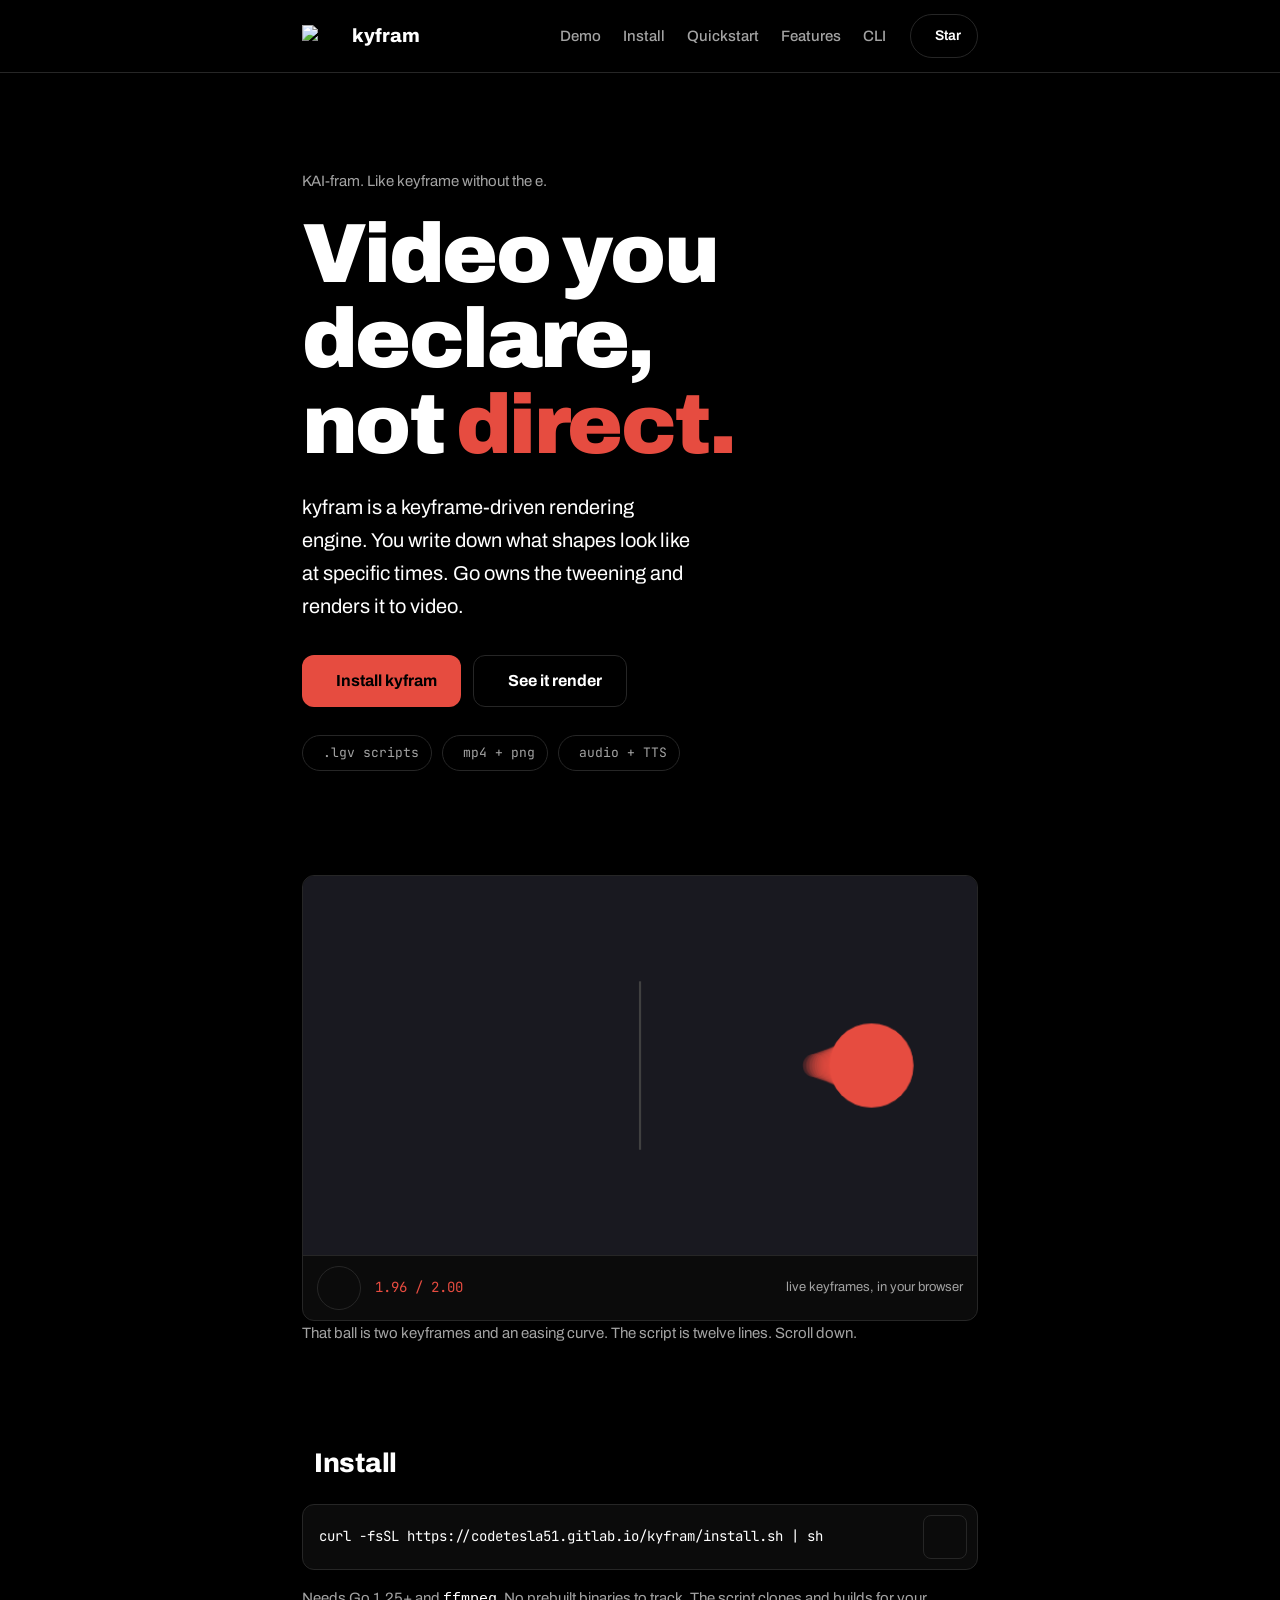
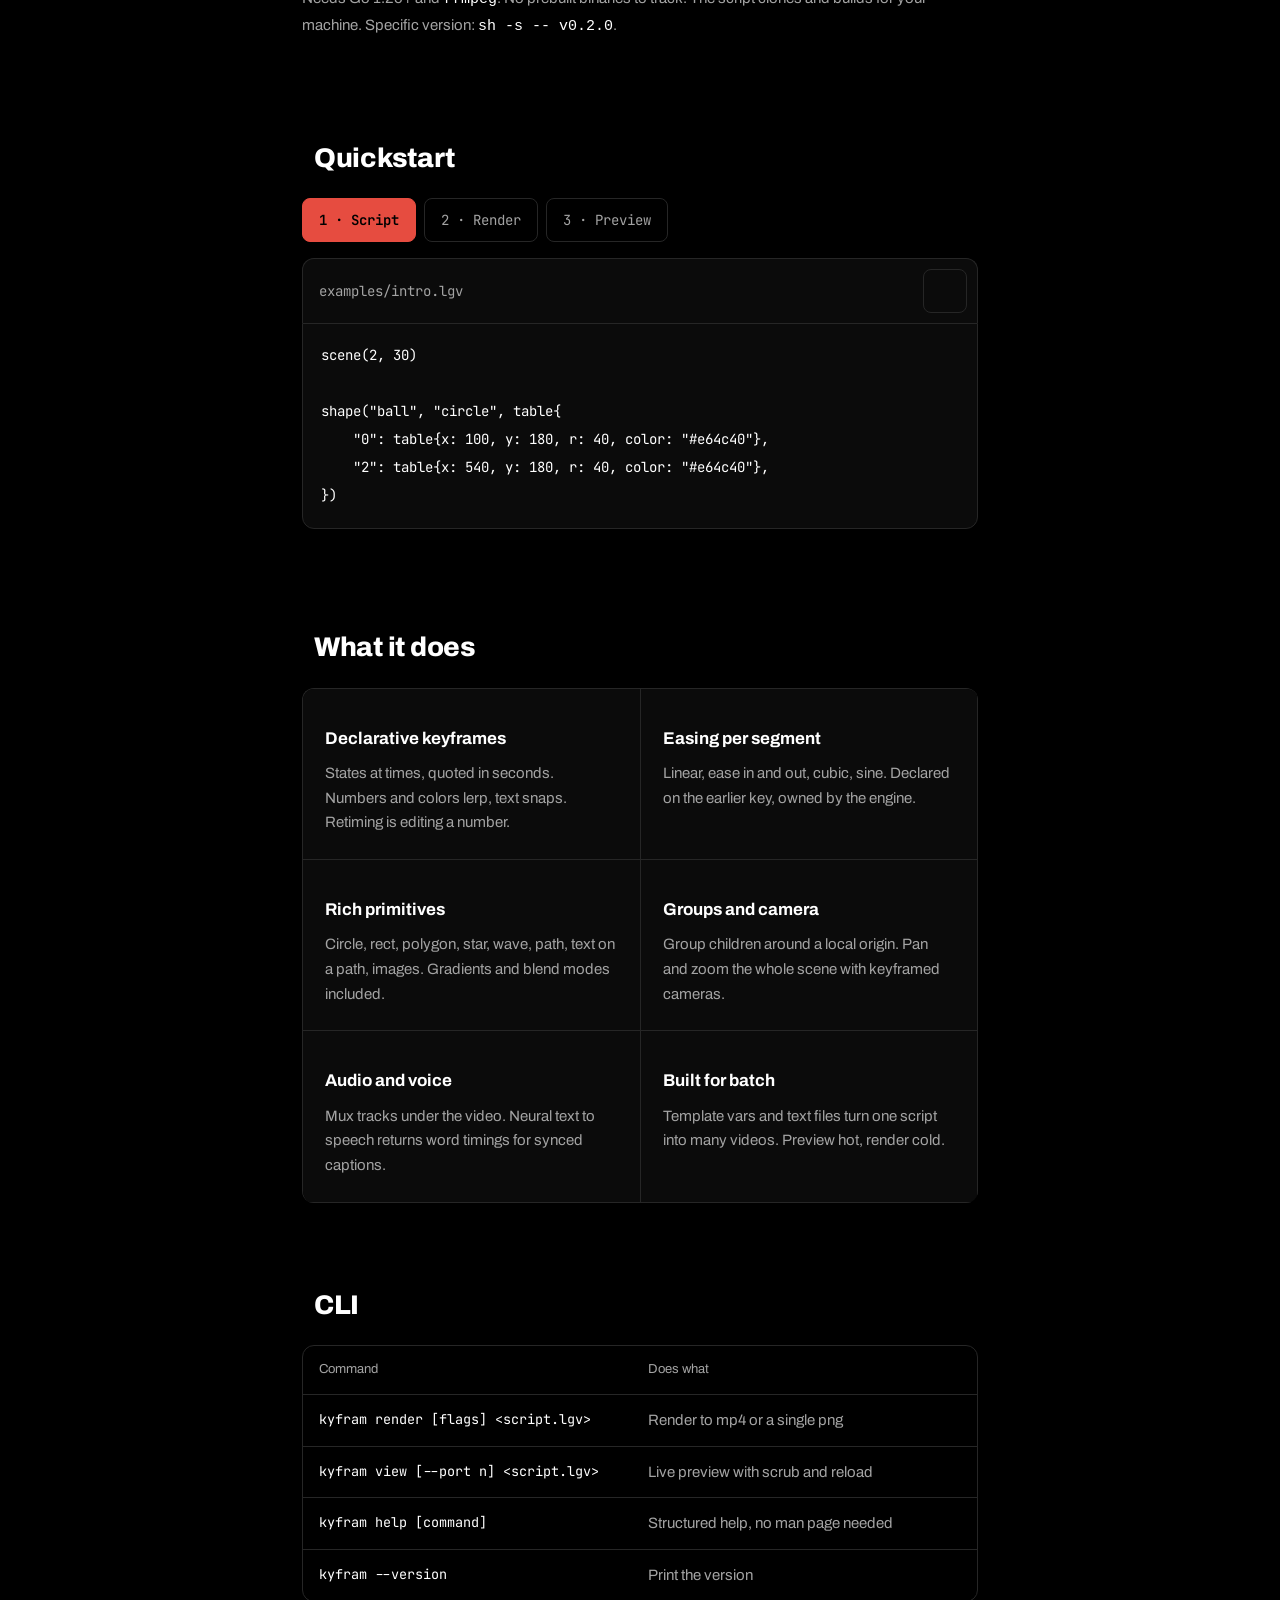
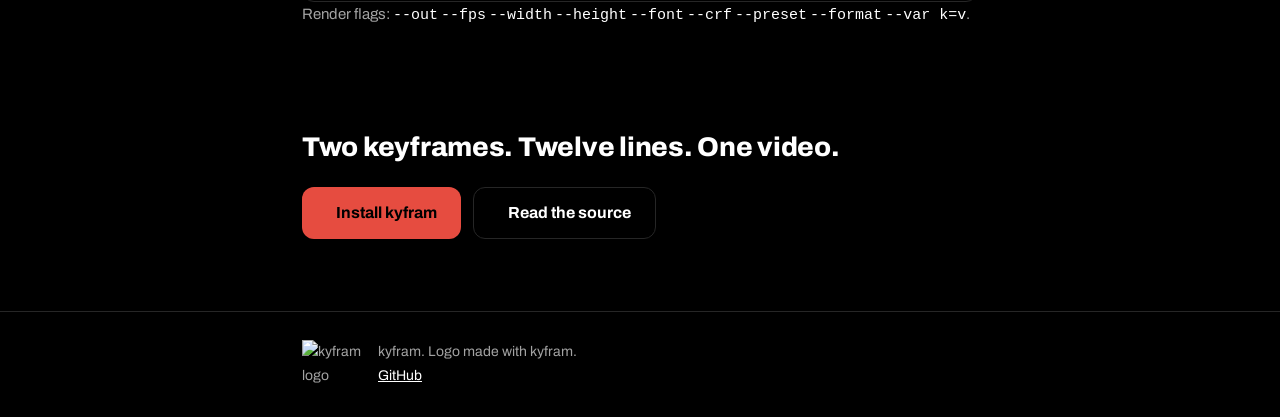
==== site/index.html @ e462cbfd "migrate: gitlab module path, gitlab CI + pages, in-repo site" ====
<!doctype html>
<html lang="en">
<head>
<meta charset="utf-8">
<meta name="viewport" content="width=device-width, initial-scale=1">
<title>kyfram — video you declare, not direct</title>
<meta name="description" content="kyfram (KAI-fram) is a keyframe-driven rendering engine. Declare what shapes look like at specific times, Go renders to mp4/png.">
<link rel="preconnect" href="https://fonts.googleapis.com">
<link rel="preconnect" href="https://fonts.gstatic.com" crossorigin>
<link href="https://fonts.googleapis.com/css2?family=Archivo:wght@400;500;600;700;800;900&family=JetBrains+Mono:wght@400;500;600&display=swap" rel="stylesheet">
<script src="https://unpkg.com/@phosphor-icons/web"></script>
<link rel="stylesheet" href="style.css">
</head>
<body>

<header class="nav">
  <div class="nav-inner">
    <a class="brand" href="#top" aria-label="kyfram home">
      <img src="logo.png" width="40" height="22" alt="kyfram logo">
      <span>kyfram</span>
    </a>
    <nav class="links" aria-label="Sections">
      <a href="#demo">Demo</a>
      <a href="#install">Install</a>
      <a href="#quickstart">Quickstart</a>
      <a href="#features">Features</a>
      <a href="#cli">CLI</a>
    </nav>
    <a class="star" href="https://github.com/codetesla51/kyfram">
      <i class="ph-fill ph-star" aria-hidden="true"></i>
      <span>Star</span>
    </a>
  </div>
</header>

<main id="top">
  <section class="hero">
    <p class="kicker">KAI-fram. Like keyframe without the e.</p>
    <h1>Video you declare,<br>not <span class="u">direct.</span></h1>
    <p class="lede">kyfram is a keyframe-driven rendering engine. You write down what shapes look like at specific times. Go owns the tweening and renders it to video.</p>
    <div class="cta-row">
      <a class="cta" href="#install"><i class="ph ph-download-simple" aria-hidden="true"></i>Install kyfram</a>
      <a class="cta ghost" href="#quickstart"><i class="ph ph-play" aria-hidden="true"></i>See it render</a>
    </div>
    <div class="badges">
      <span><i class="ph ph-file-code" aria-hidden="true"></i>.lgv scripts</span>
      <span><i class="ph ph-film-strip" aria-hidden="true"></i>mp4 + png</span>
      <span><i class="ph ph-speaker-high" aria-hidden="true"></i>audio + TTS</span>
    </div>
  </section>

  <section id="demo" class="block reveal">
    <div class="stage">
      <canvas id="demo-canvas" width="640" height="360" aria-label="Live demo: a coral ball gliding across the frame on a loop"></canvas>
      <div class="stage-bar">
        <button id="demo-toggle" class="icon-btn" aria-label="Pause demo">
          <i class="ph-fill ph-pause" aria-hidden="true"></i>
        </button>
        <span class="stage-time" id="demo-time">0.00 / 2.00</span>
        <span class="stage-tag">live keyframes, in your browser</span>
      </div>
    </div>
    <p class="note">That ball is two keyframes and an easing curve. The script is twelve lines. Scroll down.</p>
  </section>

  <section id="install" class="block reveal">
    <h2><i class="ph ph-terminal-window" aria-hidden="true"></i>Install</h2>
    <div class="cmd">
      <code id="install-cmd">curl -fsSL https://codetesla51.gitlab.io/kyfram/install.sh | sh</code>
      <button class="copy" data-copy="install-cmd" aria-label="Copy install command">
        <i class="ph ph-copy" aria-hidden="true"></i>
      </button>
    </div>
    <p class="note">Needs Go 1.25+ and <code>ffmpeg</code>. No prebuilt binaries to track. The script clones and builds for your machine. Specific version: <code>sh -s -- v0.2.0</code>.</p>
  </section>

  <section id="quickstart" class="block reveal">
    <h2><i class="ph ph-play-circle" aria-hidden="true"></i>Quickstart</h2>
    <div class="tabs" role="tablist" aria-label="Quickstart steps">
      <button class="tab active" data-tab="script" role="tab" aria-selected="true">1 · Script</button>
      <button class="tab" data-tab="render" role="tab" aria-selected="false">2 · Render</button>
      <button class="tab" data-tab="preview" role="tab" aria-selected="false">3 · Preview</button>
    </div>
    <div class="tab-panels">
      <div class="tab-panel active" data-panel="script">
        <div class="cmd file">
          <span class="fname">examples/intro.lgv</span>
          <button class="copy" data-copy="lgv-code" aria-label="Copy example script">
            <i class="ph ph-copy" aria-hidden="true"></i>
          </button>
        </div>
<pre><code id="lgv-code">scene(2, 30)

shape("ball", "circle", table{
    "0": table{x: 100, y: 180, r: 40, color: "#e64c40"},
    "2": table{x: 540, y: 180, r: 40, color: "#e64c40"},
})</code></pre>
      </div>
      <div class="tab-panel" data-panel="render">
        <div class="cmd">
          <code id="render-cmd">kyfram render examples/intro.lgv --out out.mp4</code>
          <button class="copy" data-copy="render-cmd" aria-label="Copy render command">
            <i class="ph ph-copy" aria-hidden="true"></i>
          </button>
        </div>
        <p class="note">Quality flags ride along: <code>--crf 18 --preset slow</code> for near-lossless, <code>--format png</code> for a single frame with no ffmpeg.</p>
      </div>
      <div class="tab-panel" data-panel="preview">
        <div class="cmd">
          <code id="view-cmd">kyfram view examples/intro.lgv</code>
          <button class="copy" data-copy="view-cmd" aria-label="Copy preview command">
            <i class="ph ph-copy" aria-hidden="true"></i>
          </button>
        </div>
        <p class="note">Opens localhost:8080 with a scrub slider and hot reload. Save the file, the preview follows.</p>
      </div>
    </div>
  </section>

  <section id="features" class="block reveal">
    <h2><i class="ph ph-shapes" aria-hidden="true"></i>What it does</h2>
    <div class="grid">
      <article>
        <i class="ph ph-keyframes" aria-hidden="true"></i>
        <h3>Declarative keyframes</h3>
        <p>States at times, quoted in seconds. Numbers and colors lerp, text snaps. Retiming is editing a number.</p>
      </article>
      <article>
        <i class="ph ph-wave-sine" aria-hidden="true"></i>
        <h3>Easing per segment</h3>
        <p>Linear, ease in and out, cubic, sine. Declared on the earlier key, owned by the engine.</p>
      </article>
      <article>
        <i class="ph ph-circle-dashed" aria-hidden="true"></i>
        <h3>Rich primitives</h3>
        <p>Circle, rect, polygon, star, wave, path, text on a path, images. Gradients and blend modes included.</p>
      </article>
      <article>
        <i class="ph ph-users-three" aria-hidden="true"></i>
        <h3>Groups and camera</h3>
        <p>Group children around a local origin. Pan and zoom the whole scene with keyframed cameras.</p>
      </article>
      <article>
        <i class="ph ph-voicemail" aria-hidden="true"></i>
        <h3>Audio and voice</h3>
        <p>Mux tracks under the video. Neural text to speech returns word timings for synced captions.</p>
      </article>
      <article>
        <i class="ph ph-stack" aria-hidden="true"></i>
        <h3>Built for batch</h3>
        <p>Template vars and text files turn one script into many videos. Preview hot, render cold.</p>
      </article>
    </div>
  </section>

  <section id="cli" class="block reveal">
    <h2><i class="ph ph-command" aria-hidden="true"></i>CLI</h2>
    <div class="cli-table">
      <div class="cli-row cli-head"><span>Command</span><span>Does what</span></div>
      <div class="cli-row"><code>kyfram render [flags] &lt;script.lgv&gt;</code><span>Render to mp4 or a single png</span></div>
      <div class="cli-row"><code>kyfram view [--port n] &lt;script.lgv&gt;</code><span>Live preview with scrub and reload</span></div>
      <div class="cli-row"><code>kyfram help [command]</code><span>Structured help, no man page needed</span></div>
      <div class="cli-row"><code>kyfram --version</code><span>Print the version</span></div>
    </div>
    <p class="note">Render flags: <code>--out</code> <code>--fps</code> <code>--width</code> <code>--height</code> <code>--font</code> <code>--crf</code> <code>--preset</code> <code>--format</code> <code>--var k=v</code>.</p>
  </section>

  <section class="block reveal final">
    <h2>Two keyframes. Twelve lines. One video.</h2>
    <div class="cta-row left">
      <a class="cta" href="#install"><i class="ph ph-download-simple" aria-hidden="true"></i>Install kyfram</a>
      <a class="cta ghost" href="https://github.com/codetesla51/kyfram"><i class="ph ph-github-logo" aria-hidden="true"></i>Read the source</a>
    </div>
  </section>
</main>

<footer>
  <div class="foot-inner">
    <img src="logo.png" width="60" alt="kyfram logo">
    <p>kyfram. Logo made with kyfram.<br><a href="https://github.com/codetesla51/kyfram">GitHub</a></p>
  </div>
</footer>

<script src="script.js"></script>
</body>
</html>
---- site/style.css ----
/* kyfram.dev — black field, white type, coral only where it means something. */
:root {
  --bg: #000000;
  --surface: #0b0b0b;
  --surface-2: #141414;
  --line: #262626;
  --text: #ffffff;
  --muted: #a3a3a3;
  --accent: #e64c40;
  --accent-ink: #000000;
  --radius: 12px;
  --measure: 720px;
}

* { box-sizing: border-box; }

html { scroll-behavior: smooth; }

body {
  margin: 0;
  background: var(--bg);
  color: var(--text);
  font-family: "Archivo", system-ui, -apple-system, sans-serif;
  font-size: 17px;
  line-height: 1.65;
  -webkit-font-smoothing: antialiased;
}

main, .nav-inner, .foot-inner {
  max-width: var(--measure);
  margin: 0 auto;
  padding-left: 22px;
  padding-right: 22px;
}

a { color: var(--text); }

/* Sticky nav: black, hairline bottom border, blur behind. */
.nav {
  position: sticky;
  top: 0;
  z-index: 10;
  background: rgba(0, 0, 0, 0.88);
  backdrop-filter: blur(10px);
  -webkit-backdrop-filter: blur(10px);
  border-bottom: 1px solid var(--line);
}

.nav-inner {
  display: flex;
  align-items: center;
  gap: 24px;
  padding-top: 14px;
  padding-bottom: 14px;
}

.brand {
  display: inline-flex;
  align-items: center;
  gap: 10px;
  text-decoration: none;
  font-weight: 800;
  font-size: 19px;
  margin-right: auto;
}

.links { display: flex; align-items: center; gap: 22px; }

.links a {
  text-decoration: none;
  color: var(--muted);
  font-size: 15px;
  font-weight: 500;
}

.links a:hover { color: var(--text); }

.star {
  display: inline-flex;
  align-items: center;
  gap: 8px;
  border: 1px solid var(--line);
  border-radius: 999px;
  padding: 9px 16px;
  min-height: 44px;
  font-size: 14px;
  font-weight: 600;
  text-decoration: none;
}

.star i { color: var(--accent); font-size: 17px; }

.star:hover { border-color: var(--accent); }

/* Hero: oversized headline, coral underline on the verb. */
.hero { padding: 96px 0 64px; }

.kicker { color: var(--muted); font-size: 15px; margin: 0 0 18px; }

.hero h1 {
  font-size: clamp(48px, 9vw, 84px);
  font-weight: 900;
  letter-spacing: -0.03em;
  line-height: 1.02;
  margin: 0 0 22px;
}

.hero h1 .u { color: var(--accent); }

.lede {
  font-size: 20px;
  max-width: 36ch;
  color: var(--text);
  margin: 0 0 32px;
}

.cta-row { display: flex; gap: 12px; flex-wrap: wrap; }

.cta-row.left { justify-content: flex-start; }

.cta {
  display: inline-flex;
  align-items: center;
  gap: 10px;
  min-height: 48px;
  background: var(--accent);
  color: var(--accent-ink);
  font-weight: 700;
  font-size: 16px;
  text-decoration: none;
  border-radius: var(--radius);
  padding: 12px 24px;
}

.cta i { font-size: 19px; }

.cta.ghost {
  background: transparent;
  color: var(--text);
  border: 1px solid var(--line);
}

.cta.ghost:hover { border-color: var(--text); }

.badges {
  display: flex;
  gap: 10px;
  flex-wrap: wrap;
  margin-top: 28px;
}

.badges span {
  display: inline-flex;
  align-items: center;
  gap: 8px;
  font-family: "JetBrains Mono", ui-monospace, monospace;
  font-size: 13px;
  color: var(--muted);
  border: 1px solid var(--line);
  border-radius: 999px;
  padding: 6px 12px;
}

.badges i { color: var(--accent); font-size: 15px; }

/* Content blocks. */
.block { padding: 40px 0; }

.block h2 {
  font-size: 27px;
  font-weight: 800;
  letter-spacing: -0.01em;
  margin: 0 0 18px;
  display: flex;
  align-items: center;
  gap: 12px;
}

.block h2 i { color: var(--accent); font-size: 26px; }

.block p { margin: 0 0 16px; }

.note { color: var(--muted); font-size: 15px; }

.note code { color: var(--text); }

/* Live demo stage. */
.stage {
  background: var(--surface);
  border: 1px solid var(--line);
  border-radius: var(--radius);
  overflow: hidden;
}

.stage canvas { display: block; width: 100%; height: auto; }

.stage-bar {
  display: flex;
  align-items: center;
  gap: 14px;
  border-top: 1px solid var(--line);
  padding: 10px 14px;
}

.icon-btn {
  display: inline-flex;
  align-items: center;
  justify-content: center;
  width: 44px;
  height: 44px;
  background: transparent;
  color: var(--text);
  border: 1px solid var(--line);
  border-radius: 50%;
  cursor: pointer;
  font-size: 18px;
}

.icon-btn:hover { border-color: var(--accent); color: var(--accent); }

.stage-time {
  font-family: "JetBrains Mono", ui-monospace, monospace;
  font-size: 14px;
  color: var(--accent);
}

.stage-tag { margin-left: auto; font-size: 13px; color: var(--muted); }

/* Command rows and code: one mono treatment everywhere. */
.cmd {
  display: flex;
  align-items: center;
  gap: 12px;
  background: var(--surface);
  border: 1px solid var(--line);
  border-radius: var(--radius);
  padding: 10px 10px 10px 16px;
  margin: 0 0 16px;
}

.cmd code {
  flex: 1;
  font-family: "JetBrains Mono", ui-monospace, monospace;
  font-size: 14px;
  overflow-x: auto;
  white-space: nowrap;
}

.cmd.file { margin-bottom: 0; border-bottom: 0; border-radius: var(--radius) var(--radius) 0 0; }

.fname {
  flex: 1;
  font-family: "JetBrains Mono", ui-monospace, monospace;
  font-size: 14px;
  color: var(--muted);
}

.copy {
  flex: none;
  display: inline-flex;
  align-items: center;
  justify-content: center;
  width: 44px;
  height: 44px;
  background: transparent;
  color: var(--muted);
  border: 1px solid var(--line);
  border-radius: 8px;
  cursor: pointer;
  font-size: 18px;
}

.copy:hover { color: var(--accent); border-color: var(--accent); }

/* Tabs. */
.tabs { display: flex; gap: 8px; margin-bottom: 16px; }

.tab {
  font-family: "JetBrains Mono", ui-monospace, monospace;
  font-size: 14px;
  color: var(--muted);
  background: transparent;
  border: 1px solid var(--line);
  border-radius: 8px;
  padding: 10px 16px;
  min-height: 44px;
  cursor: pointer;
}

.tab.active { color: var(--accent-ink); background: var(--accent); border-color: var(--accent); font-weight: 600; }

.tab-panel { display: none; }

.tab-panel.active { display: block; }

pre {
  background: var(--surface);
  border: 1px solid var(--line);
  border-radius: 0 0 var(--radius) var(--radius);
  padding: 18px;
  margin: 0 0 16px;
  overflow-x: auto;
}

pre code {
  font-family: "JetBrains Mono", ui-monospace, monospace;
  font-size: 14px;
  line-height: 1.65;
}

/* Feature grid: flat cells separated by hairlines, icon in coral. */
.grid {
  display: grid;
  grid-template-columns: 1fr 1fr;
  border-top: 1px solid var(--line);
  border-left: 1px solid var(--line);
  border-radius: var(--radius);
  overflow: hidden;
}

.grid article {
  padding: 24px 22px;
  border-right: 1px solid var(--line);
  border-bottom: 1px solid var(--line);
  background: var(--surface);
}

.grid article i { font-size: 26px; color: var(--accent); }

.grid h3 { font-size: 17px; margin: 12px 0 8px; }

.grid p { font-size: 15px; color: var(--muted); margin: 0; }

/* CLI table. */
.cli-table { border: 1px solid var(--line); border-radius: var(--radius); overflow: hidden; }

.cli-row {
  display: grid;
  grid-template-columns: 1fr 1fr;
  gap: 16px;
  padding: 13px 16px;
  border-top: 1px solid var(--line);
  font-size: 15px;
}

.cli-row:first-child { border-top: 0; }

.cli-head { color: var(--muted); font-size: 13px; }

.cli-row code {
  font-family: "JetBrains Mono", ui-monospace, monospace;
  font-size: 13.5px;
  overflow-x: auto;
  white-space: nowrap;
}

.cli-row span:last-child { color: var(--muted); }

.final { padding-bottom: 72px; }

footer { border-top: 1px solid var(--line); }

.foot-inner {
  display: flex;
  align-items: center;
  gap: 16px;
  padding-top: 28px;
  padding-bottom: 36px;
  color: var(--muted);
  font-size: 14px;
}

.foot-inner p { margin: 0; }

/* One reveal, quiet. */
.reveal { opacity: 0; transform: translateY(14px); transition: opacity 400ms ease, transform 400ms ease; }

.reveal.in { opacity: 1; transform: none; }

a:focus-visible, button:focus-visible {
  outline: 2px solid var(--text);
  outline-offset: 2px;
}

@media (max-width: 620px) {
  .hero { padding: 64px 0 48px; }
  .links a:not(.star) { display: none; }
  .grid { grid-template-columns: 1fr; }
  .cli-row { grid-template-columns: 1fr; gap: 4px; }
  .stage-tag { display: none; }
}

@media (prefers-reduced-motion: reduce) {
  html { scroll-behavior: auto; }
  .reveal { opacity: 1; transform: none; transition: none; }
}
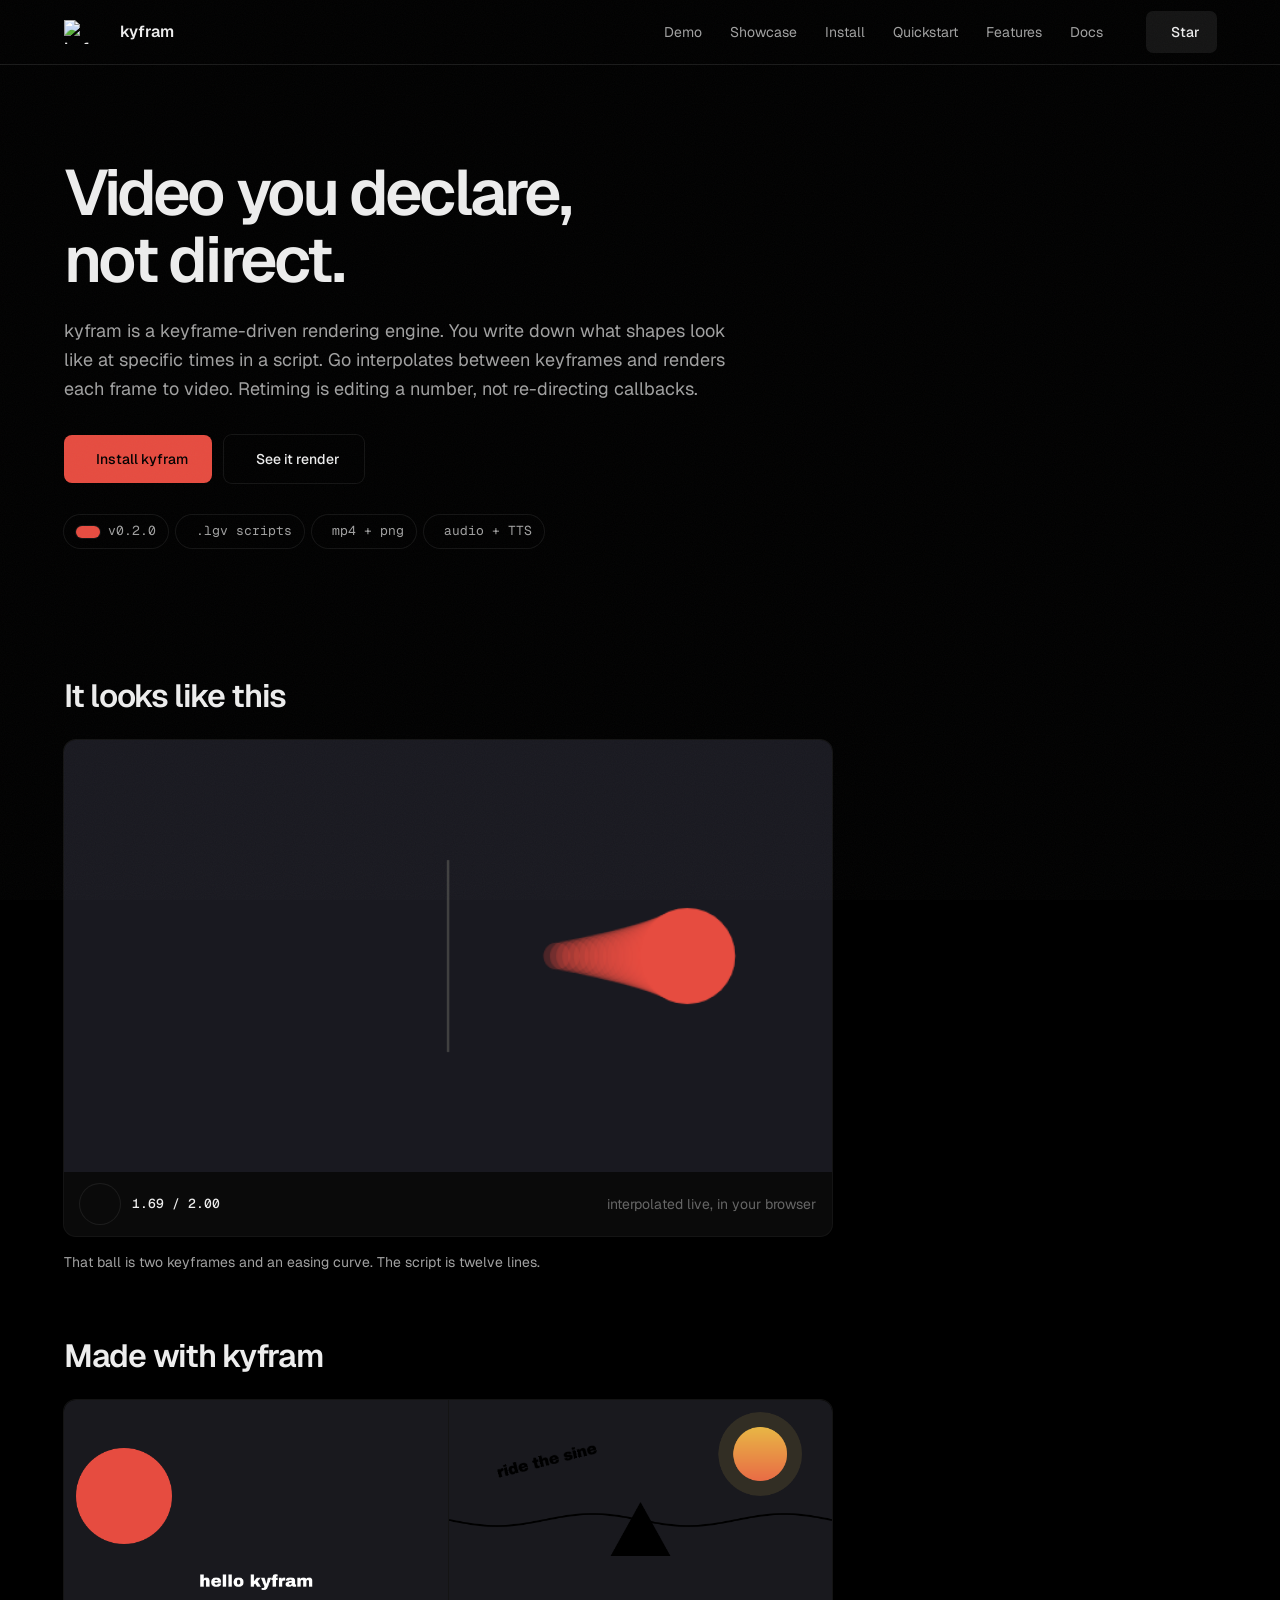
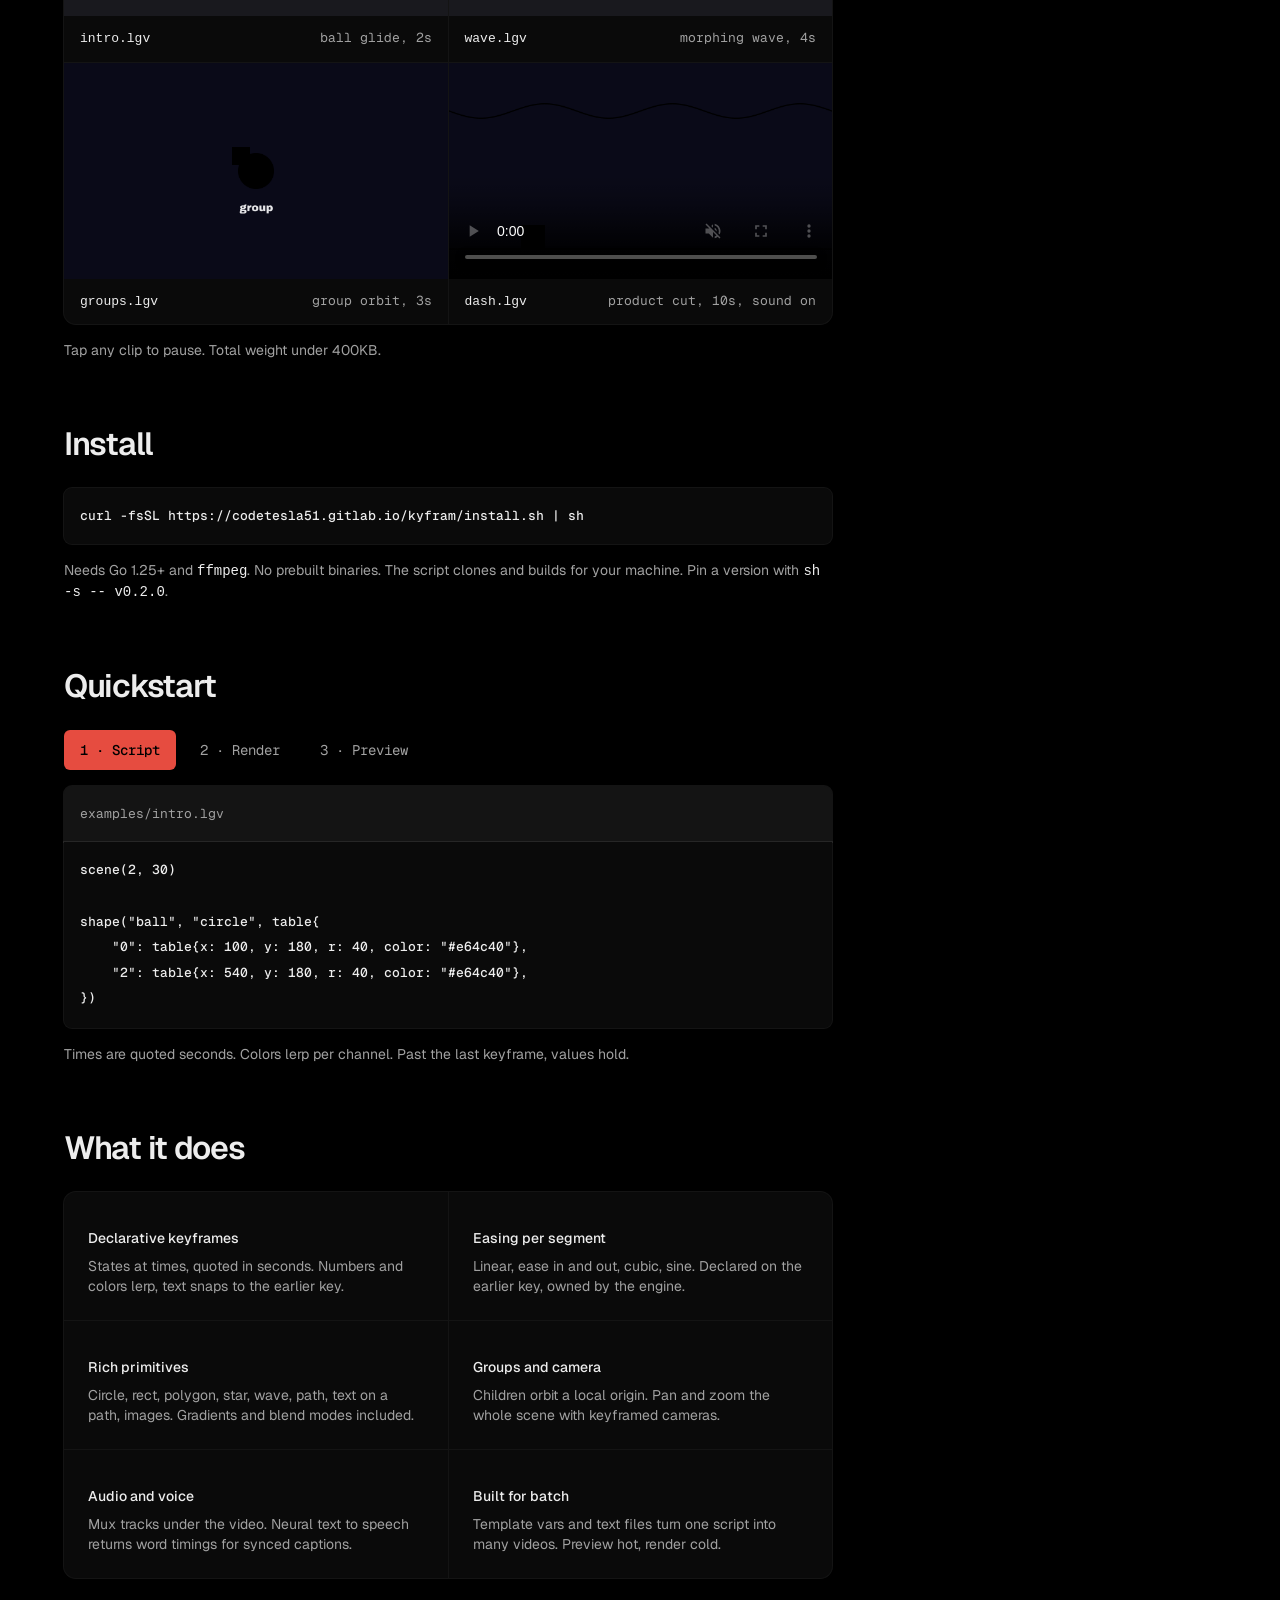
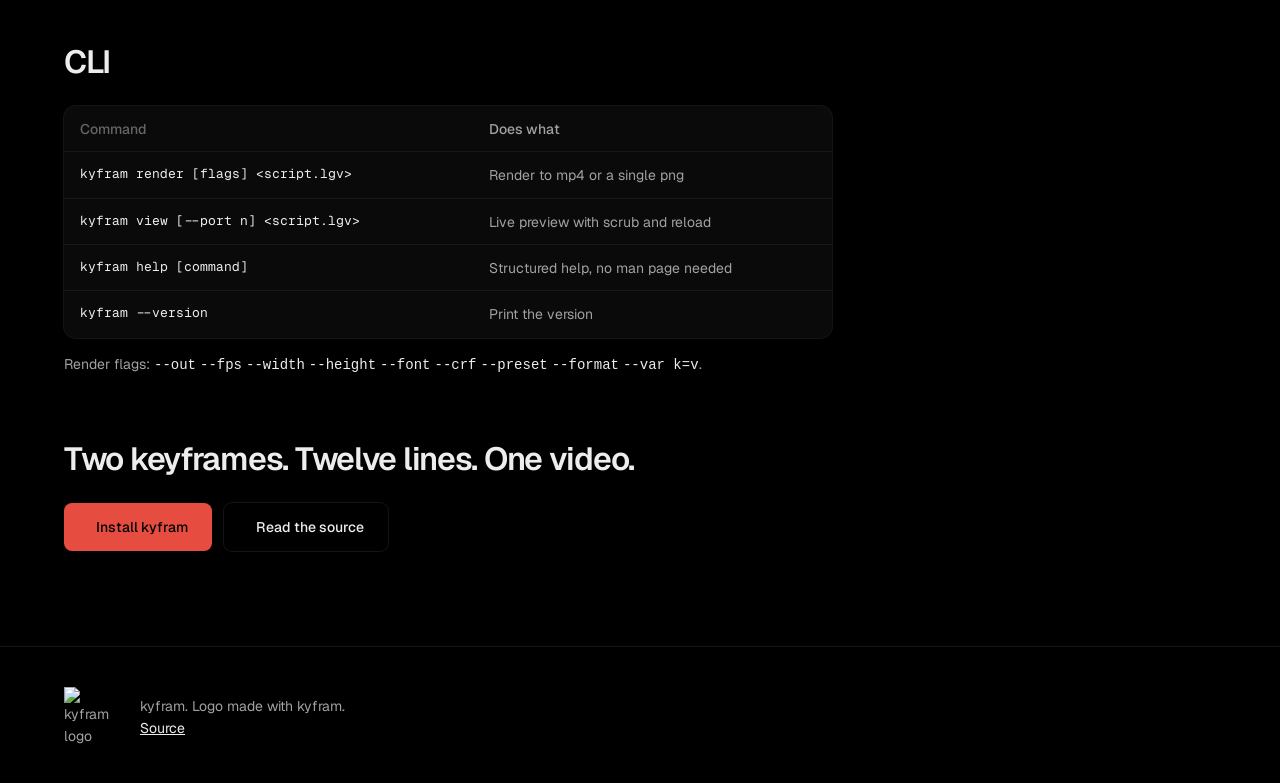
==== commit 3b919358: "site: showcase videos, docs page, geist, grain" ====
--- a/site/index.html
+++ b/site/index.html
@@ -7,75 +7,104 @@
 <meta name="description" content="kyfram (KAI-fram) is a keyframe-driven rendering engine. Declare what shapes look like at specific times, Go renders to mp4/png.">
 <link rel="preconnect" href="https://fonts.googleapis.com">
 <link rel="preconnect" href="https://fonts.gstatic.com" crossorigin>
-<link href="https://fonts.googleapis.com/css2?family=Archivo:wght@400;500;600;700;800;900&family=JetBrains+Mono:wght@400;500;600&display=swap" rel="stylesheet">
+<link href="https://fonts.googleapis.com/css2?family=Geist:wght@400;500;600&family=Geist+Mono:wght@400;500&display=swap" rel="stylesheet">
+<link rel="stylesheet" href="https://cdnjs.cloudflare.com/ajax/libs/highlight.js/11.9.0/styles/github-dark.min.css">
+<script src="https://cdnjs.cloudflare.com/ajax/libs/highlight.js/11.9.0/highlight.min.js"></script>
 <script src="https://unpkg.com/@phosphor-icons/web"></script>
 <link rel="stylesheet" href="style.css">
 </head>
 <body>
-
-<header class="nav">
-  <div class="nav-inner">
+<a class="skip" href="#main">Skip to content</a>
+<div class="grain" aria-hidden="true"></div>
+
+<header class="site-header">
+  <div class="header-inner">
     <a class="brand" href="#top" aria-label="kyfram home">
-      <img src="logo.png" width="40" height="22" alt="kyfram logo">
+      <img src="logo.png" width="44" height="24" alt="kyfram logo">
       <span>kyfram</span>
     </a>
-    <nav class="links" aria-label="Sections">
+    <nav class="site-nav" aria-label="Sections">
       <a href="#demo">Demo</a>
+      <a href="#showcase">Showcase</a>
       <a href="#install">Install</a>
       <a href="#quickstart">Quickstart</a>
       <a href="#features">Features</a>
-      <a href="#cli">CLI</a>
+      <a href="docs.html">Docs</a>
     </nav>
-    <a class="star" href="https://github.com/codetesla51/kyfram">
+    <a class="btn-star" href="https://github.com/codetesla51/kyfram">
       <i class="ph-fill ph-star" aria-hidden="true"></i>
       <span>Star</span>
     </a>
   </div>
 </header>
 
-<main id="top">
+<main id="main">
   <section class="hero">
-    <p class="kicker">KAI-fram. Like keyframe without the e.</p>
-    <h1>Video you declare,<br>not <span class="u">direct.</span></h1>
-    <p class="lede">kyfram is a keyframe-driven rendering engine. You write down what shapes look like at specific times. Go owns the tweening and renders it to video.</p>
+    <h1>Video you declare,<br>not direct.</h1>
+    <p class="lede">kyfram is a keyframe-driven rendering engine. You write down what shapes look like at specific times in a script. Go interpolates between keyframes and renders each frame to video. Retiming is editing a number, not re-directing callbacks.</p>
     <div class="cta-row">
-      <a class="cta" href="#install"><i class="ph ph-download-simple" aria-hidden="true"></i>Install kyfram</a>
-      <a class="cta ghost" href="#quickstart"><i class="ph ph-play" aria-hidden="true"></i>See it render</a>
-    </div>
-    <div class="badges">
+      <a class="btn-primary" href="#install"><i class="ph ph-download-simple" aria-hidden="true"></i>Install kyfram</a>
+      <a class="btn-ghost" href="#quickstart"><i class="ph ph-play" aria-hidden="true"></i>See it render</a>
+    </div>
+    <div class="meta-pills">
+      <span><span class="dot" aria-hidden="true"></span>v0.2.0</span>
       <span><i class="ph ph-file-code" aria-hidden="true"></i>.lgv scripts</span>
       <span><i class="ph ph-film-strip" aria-hidden="true"></i>mp4 + png</span>
       <span><i class="ph ph-speaker-high" aria-hidden="true"></i>audio + TTS</span>
     </div>
   </section>
 
-  <section id="demo" class="block reveal">
+  <section id="demo" class="section">
+    <h2 class="section-title">It looks like this</h2>
     <div class="stage">
-      <canvas id="demo-canvas" width="640" height="360" aria-label="Live demo: a coral ball gliding across the frame on a loop"></canvas>
+      <canvas id="demo-canvas" width="640" height="360" aria-label="Live demo: a coral ball gliding across the frame on a two second loop"></canvas>
       <div class="stage-bar">
         <button id="demo-toggle" class="icon-btn" aria-label="Pause demo">
           <i class="ph-fill ph-pause" aria-hidden="true"></i>
         </button>
         <span class="stage-time" id="demo-time">0.00 / 2.00</span>
-        <span class="stage-tag">live keyframes, in your browser</span>
-      </div>
-    </div>
-    <p class="note">That ball is two keyframes and an easing curve. The script is twelve lines. Scroll down.</p>
-  </section>
-
-  <section id="install" class="block reveal">
-    <h2><i class="ph ph-terminal-window" aria-hidden="true"></i>Install</h2>
+        <span class="stage-tag">interpolated live, in your browser</span>
+      </div>
+    </div>
+    <p class="caption">That ball is two keyframes and an easing curve. The script is twelve lines.</p>
+  </section>
+
+  <section id="showcase" class="section">
+    <h2 class="section-title">Made with kyfram</h2>
+    <div class="show-grid">
+      <figure class="shot">
+        <video src="videos/intro.mp4" poster="videos/intro.png" muted loop playsinline preload="none" data-autoplay aria-label="intro: ball glide"></video>
+        <figcaption><code>intro.lgv</code><span>ball glide, 2s</span></figcaption>
+      </figure>
+      <figure class="shot">
+        <video src="videos/wave.mp4" poster="videos/wave.png" muted loop playsinline preload="none" data-autoplay aria-label="wave: morphing wave, gradient sun"></video>
+        <figcaption><code>wave.lgv</code><span>morphing wave, 4s</span></figcaption>
+      </figure>
+      <figure class="shot">
+        <video src="videos/groups.mp4" poster="videos/groups.png" muted loop playsinline preload="none" data-autoplay aria-label="groups: orbit and scale"></video>
+        <figcaption><code>groups.lgv</code><span>group orbit, 3s</span></figcaption>
+      </figure>
+      <figure class="shot">
+        <video src="videos/dash.mp4" poster="videos/dash.png" muted loop playsinline preload="none" controls data-autoplay aria-label="dash: product cut with music"></video>
+        <figcaption><code>dash.lgv</code><span>product cut, 10s, sound on</span></figcaption>
+      </figure>
+    </div>
+    <p class="caption">Tap any clip to pause. Total weight under 400KB.</p>
+  </section>
+
+  <section id="install" class="section">
+    <h2 class="section-title">Install</h2>
     <div class="cmd">
       <code id="install-cmd">curl -fsSL https://codetesla51.gitlab.io/kyfram/install.sh | sh</code>
       <button class="copy" data-copy="install-cmd" aria-label="Copy install command">
         <i class="ph ph-copy" aria-hidden="true"></i>
       </button>
     </div>
-    <p class="note">Needs Go 1.25+ and <code>ffmpeg</code>. No prebuilt binaries to track. The script clones and builds for your machine. Specific version: <code>sh -s -- v0.2.0</code>.</p>
-  </section>
-
-  <section id="quickstart" class="block reveal">
-    <h2><i class="ph ph-play-circle" aria-hidden="true"></i>Quickstart</h2>
+    <p class="caption">Needs Go 1.25+ and <code>ffmpeg</code>. No prebuilt binaries. The script clones and builds for your machine. Pin a version with <code>sh -s -- v0.2.0</code>.</p>
+  </section>
+
+  <section id="quickstart" class="section">
+    <h2 class="section-title">Quickstart</h2>
     <div class="tabs" role="tablist" aria-label="Quickstart steps">
       <button class="tab active" data-tab="script" role="tab" aria-selected="true">1 · Script</button>
       <button class="tab" data-tab="render" role="tab" aria-selected="false">2 · Render</button>
@@ -83,18 +112,19 @@
     </div>
     <div class="tab-panels">
       <div class="tab-panel active" data-panel="script">
-        <div class="cmd file">
-          <span class="fname">examples/intro.lgv</span>
+        <div class="code-head">
+          <span>examples/intro.lgv</span>
           <button class="copy" data-copy="lgv-code" aria-label="Copy example script">
             <i class="ph ph-copy" aria-hidden="true"></i>
           </button>
         </div>
-<pre><code id="lgv-code">scene(2, 30)
+<pre><code id="lgv-code" class="language-lua">scene(2, 30)
 
 shape("ball", "circle", table{
     "0": table{x: 100, y: 180, r: 40, color: "#e64c40"},
     "2": table{x: 540, y: 180, r: 40, color: "#e64c40"},
 })</code></pre>
+        <p class="caption">Times are quoted seconds. Colors lerp per channel. Past the last keyframe, values hold.</p>
       </div>
       <div class="tab-panel" data-panel="render">
         <div class="cmd">
@@ -103,7 +133,7 @@
             <i class="ph ph-copy" aria-hidden="true"></i>
           </button>
         </div>
-        <p class="note">Quality flags ride along: <code>--crf 18 --preset slow</code> for near-lossless, <code>--format png</code> for a single frame with no ffmpeg.</p>
+        <p class="caption">Quality rides along: <code>--crf 18 --preset slow</code> for near-lossless, <code>--format png</code> for one frame with no ffmpeg.</p>
       </div>
       <div class="tab-panel" data-panel="preview">
         <div class="cmd">
@@ -112,18 +142,18 @@
             <i class="ph ph-copy" aria-hidden="true"></i>
           </button>
         </div>
-        <p class="note">Opens localhost:8080 with a scrub slider and hot reload. Save the file, the preview follows.</p>
-      </div>
-    </div>
-  </section>
-
-  <section id="features" class="block reveal">
-    <h2><i class="ph ph-shapes" aria-hidden="true"></i>What it does</h2>
+        <p class="caption">Opens localhost:8080 with a scrub slider and hot reload. Save the file, the preview follows.</p>
+      </div>
+    </div>
+  </section>
+
+  <section id="features" class="section">
+    <h2 class="section-title">What it does</h2>
     <div class="grid">
       <article>
         <i class="ph ph-keyframes" aria-hidden="true"></i>
         <h3>Declarative keyframes</h3>
-        <p>States at times, quoted in seconds. Numbers and colors lerp, text snaps. Retiming is editing a number.</p>
+        <p>States at times, quoted in seconds. Numbers and colors lerp, text snaps to the earlier key.</p>
       </article>
       <article>
         <i class="ph ph-wave-sine" aria-hidden="true"></i>
@@ -138,7 +168,7 @@
       <article>
         <i class="ph ph-users-three" aria-hidden="true"></i>
         <h3>Groups and camera</h3>
-        <p>Group children around a local origin. Pan and zoom the whole scene with keyframed cameras.</p>
+        <p>Children orbit a local origin. Pan and zoom the whole scene with keyframed cameras.</p>
       </article>
       <article>
         <i class="ph ph-voicemail" aria-hidden="true"></i>
@@ -153,8 +183,8 @@
     </div>
   </section>
 
-  <section id="cli" class="block reveal">
-    <h2><i class="ph ph-command" aria-hidden="true"></i>CLI</h2>
+  <section id="cli" class="section">
+    <h2 class="section-title">CLI</h2>
     <div class="cli-table">
       <div class="cli-row cli-head"><span>Command</span><span>Does what</span></div>
       <div class="cli-row"><code>kyfram render [flags] &lt;script.lgv&gt;</code><span>Render to mp4 or a single png</span></div>
@@ -162,22 +192,22 @@
       <div class="cli-row"><code>kyfram help [command]</code><span>Structured help, no man page needed</span></div>
       <div class="cli-row"><code>kyfram --version</code><span>Print the version</span></div>
     </div>
-    <p class="note">Render flags: <code>--out</code> <code>--fps</code> <code>--width</code> <code>--height</code> <code>--font</code> <code>--crf</code> <code>--preset</code> <code>--format</code> <code>--var k=v</code>.</p>
-  </section>
-
-  <section class="block reveal final">
-    <h2>Two keyframes. Twelve lines. One video.</h2>
-    <div class="cta-row left">
-      <a class="cta" href="#install"><i class="ph ph-download-simple" aria-hidden="true"></i>Install kyfram</a>
-      <a class="cta ghost" href="https://github.com/codetesla51/kyfram"><i class="ph ph-github-logo" aria-hidden="true"></i>Read the source</a>
+    <p class="caption">Render flags: <code>--out</code> <code>--fps</code> <code>--width</code> <code>--height</code> <code>--font</code> <code>--crf</code> <code>--preset</code> <code>--format</code> <code>--var k=v</code>.</p>
+  </section>
+
+  <section class="section final">
+    <h2 class="section-title">Two keyframes. Twelve lines. One video.</h2>
+    <div class="cta-row">
+      <a class="btn-primary" href="#install"><i class="ph ph-download-simple" aria-hidden="true"></i>Install kyfram</a>
+      <a class="btn-ghost" href="https://gitlab.com/codetesla51/kyfram"><i class="ph ph-git-branch" aria-hidden="true"></i>Read the source</a>
     </div>
   </section>
 </main>
 
-<footer>
-  <div class="foot-inner">
+<footer class="site-footer">
+  <div class="footer-inner">
     <img src="logo.png" width="60" alt="kyfram logo">
-    <p>kyfram. Logo made with kyfram.<br><a href="https://github.com/codetesla51/kyfram">GitHub</a></p>
+    <p>kyfram. Logo made with kyfram.<br><a href="https://gitlab.com/codetesla51/kyfram">Source</a></p>
   </div>
 </footer>
 
--- a/site/style.css
+++ b/site/style.css
@@ -1,15 +1,34 @@
-/* kyfram.dev — black field, white type, coral only where it means something. */
+/* kyfram.dev — Vercel discipline on a dark field.
+   bg #000, surface #0A0A0A, text #EDEDED, muted #A1A1A1,
+   coral #E64C40 as the sole interactive accent.
+   Borders are shadow. Weights are 400/500/600. Spacing is 4px. */
 :root {
   --bg: #000000;
-  --surface: #0b0b0b;
+  --surface: #0a0a0a;
   --surface-2: #141414;
-  --line: #262626;
-  --text: #ffffff;
-  --muted: #a3a3a3;
+  --hover: #1a1a1a;
+  --text: #ededed;
+  --muted: #a1a1a1;
+  --faint: #666666;
   --accent: #e64c40;
   --accent-ink: #000000;
-  --radius: 12px;
-  --measure: 720px;
+  --edge: 0 0 0 1px rgba(255, 255, 255, 0.08);
+  --edge-strong: 0 0 0 1px rgba(255, 255, 255, 0.16);
+  --edge-faint: 0 0 0 1px rgba(255, 255, 255, 0.06);
+  --elev-card: 0 0 0 1px rgba(255, 255, 255, 0.08), 0 8px 24px -12px rgba(0, 0, 0, 0.9);
+  --ring: 0 0 0 2px var(--bg), 0 0 0 4px var(--accent);
+  --sp: 4px;
+  --sp-2x: 8px;
+  --sp-3x: 12px;
+  --sp-4x: 16px;
+  --sp-6x: 24px;
+  --sp-8x: 32px;
+  --sp-10x: 40px;
+  --sp-16x: 64px;
+  --sp-24x: 96px;
+  --measure: 1200px;
+  --prose: 768px;
+  --ease-swift: cubic-bezier(0.175, 0.885, 0.32, 1.1);
 }
 
 * { box-sizing: border-box; }
@@ -20,238 +39,268 @@
   margin: 0;
   background: var(--bg);
   color: var(--text);
-  font-family: "Archivo", system-ui, -apple-system, sans-serif;
-  font-size: 17px;
-  line-height: 1.65;
+  font-family: "Geist", system-ui, -apple-system, sans-serif;
+  font-size: 16px;
+  font-weight: 400;
+  line-height: 1.6;
   -webkit-font-smoothing: antialiased;
-}
-
-main, .nav-inner, .foot-inner {
+  font-feature-settings: "liga";
+
+main, .header-inner, .footer-inner {
   max-width: var(--measure);
   margin: 0 auto;
-  padding-left: 22px;
-  padding-right: 22px;
+  padding-left: var(--sp-6x);
+  padding-right: var(--sp-6x);
 }
 
 a { color: var(--text); }
 
-/* Sticky nav: black, hairline bottom border, blur behind. */
-.nav {
+/* Film grain: one fixed SVG-noise layer over everything, barely there. */
+.grain {
+  position: fixed;
+  inset: 0;
+  z-index: 60;
+  pointer-events: none;
+  opacity: 0.055;
+  background-image: url("data:image/svg+xml,%3Csvg xmlns='http://www.w3.org/2000/svg' width='160' height='160'%3E%3Cfilter id='n'%3E%3CfeTurbulence type='fractalNoise' baseFrequency='0.9' numOctaves='2'/%3E%3C/filter%3E%3Crect width='160' height='160' filter='url(%23n)' opacity='0.6'/%3E%3C/svg%3E");
+}
+
+/* Skip link: invisible until keyboard focus. */
+.skip {
+  position: absolute;
+  left: var(--sp-4x);
+  top: -48px;
+  z-index: 70;
+  font-size: 14px;
+  font-weight: 500;
+  color: var(--accent);
+  background: var(--surface-2);
+  box-shadow: var(--edge-strong);
+  border-radius: 6px;
+  padding: var(--sp-2x) var(--sp-4x);
+  text-decoration: none;
+}
+
+.skip:focus { top: var(--sp-3x); }
+
+/* Header: 64px, blur, shadow edge. */
+.site-header {
   position: sticky;
   top: 0;
   z-index: 10;
-  background: rgba(0, 0, 0, 0.88);
-  backdrop-filter: blur(10px);
-  -webkit-backdrop-filter: blur(10px);
-  border-bottom: 1px solid var(--line);
-}
-
-.nav-inner {
-  display: flex;
-  align-items: center;
-  gap: 24px;
-  padding-top: 14px;
-  padding-bottom: 14px;
+  background: rgba(0, 0, 0, 0.8);
+  backdrop-filter: blur(12px);
+  -webkit-backdrop-filter: blur(12px);
+  box-shadow: 0 1px 0 0 rgba(255, 255, 255, 0.1);
+}
+
+.header-inner {
+  display: flex;
+  align-items: center;
+  gap: var(--sp-8x);
+  height: var(--sp-16x);
 }
 
 .brand {
   display: inline-flex;
   align-items: center;
-  gap: 10px;
+  gap: var(--sp-3x);
   text-decoration: none;
-  font-weight: 800;
-  font-size: 19px;
+  font-weight: 600;
+  font-size: 16px;
   margin-right: auto;
 }
 
-.links { display: flex; align-items: center; gap: 22px; }
-
-.links a {
+.site-nav { display: flex; align-items: center; gap: var(--sp-1x, 4px); }
+
+.site-nav a {
   text-decoration: none;
   color: var(--muted);
-  font-size: 15px;
-  font-weight: 500;
-}
-
-.links a:hover { color: var(--text); }
-
-.star {
-  display: inline-flex;
-  align-items: center;
-  gap: 8px;
-  border: 1px solid var(--line);
-  border-radius: 999px;
-  padding: 9px 16px;
-  min-height: 44px;
-  font-size: 14px;
+  font-size: 14px;
+  font-weight: 400;
+  padding: var(--sp-2x) var(--sp-3x);
+  border-radius: 6px;
+}
+
+.site-nav a:hover { background: var(--hover); color: var(--text); }
+
+.btn-star {
+  display: inline-flex;
+  align-items: center;
+  gap: var(--sp-2x);
+  font-size: 14px;
+  font-weight: 500;
+  text-decoration: none;
+  color: var(--text);
+  background: var(--surface-2);
+  box-shadow: var(--edge);
+  border-radius: 6px;
+  padding: 0 var(--sp-4x);
+  height: 40px;
+}
+
+.btn-star i { color: var(--accent); font-size: 16px; }
+
+.btn-star:hover { box-shadow: var(--edge-strong); }
+
+/* Hero: 600-weight, -4.5% tracking, coral on the verb only. */
+.hero { max-width: var(--prose); padding: var(--sp-24x) 0 96px; }
+
+.hero h1 {
+  font-size: clamp(44px, 6vw, 64px);
   font-weight: 600;
+  line-height: 1.04;
+  letter-spacing: -0.045em;
+  margin: 0 0 var(--sp-6x);
+}
+
+.hero h1 .u { color: var(--accent); }
+
+.lede {
+  font-size: 18px;
+  line-height: 1.6;
+  color: var(--muted);
+  max-width: 56ch;
+  margin: 0 0 var(--sp-8x);
+}
+
+.cta-row { display: flex; gap: var(--sp-3x); flex-wrap: wrap; }
+
+.btn-primary, .btn-ghost {
+  display: inline-flex;
+  align-items: center;
+  gap: var(--sp-2x);
+  height: 48px;
+  padding: 0 var(--sp-6x);
+  font-size: 14px;
+  font-weight: 500;
+  line-height: 1;
   text-decoration: none;
-}
-
-.star i { color: var(--accent); font-size: 17px; }
-
-.star:hover { border-color: var(--accent); }
-
-/* Hero: oversized headline, coral underline on the verb. */
-.hero { padding: 96px 0 64px; }
-
-.kicker { color: var(--muted); font-size: 15px; margin: 0 0 18px; }
-
-.hero h1 {
-  font-size: clamp(48px, 9vw, 84px);
-  font-weight: 900;
-  letter-spacing: -0.03em;
-  line-height: 1.02;
-  margin: 0 0 22px;
-}
-
-.hero h1 .u { color: var(--accent); }
-
-.lede {
-  font-size: 20px;
-  max-width: 36ch;
-  color: var(--text);
-  margin: 0 0 32px;
-}
-
-.cta-row { display: flex; gap: 12px; flex-wrap: wrap; }
-
-.cta-row.left { justify-content: flex-start; }
-
-.cta {
-  display: inline-flex;
-  align-items: center;
-  gap: 10px;
-  min-height: 48px;
-  background: var(--accent);
-  color: var(--accent-ink);
-  font-weight: 700;
-  font-size: 16px;
-  text-decoration: none;
-  border-radius: var(--radius);
-  padding: 12px 24px;
-}
-
-.cta i { font-size: 19px; }
-
-.cta.ghost {
+  border-radius: 8px;
+}
+
+.btn-primary { background: var(--accent); color: var(--accent-ink); }
+
+.btn-primary i, .btn-ghost i { font-size: 18px; }
+
+.btn-ghost { color: var(--text); box-shadow: var(--edge); }
+
+.btn-ghost:hover { box-shadow: var(--edge-strong); }
+
+.meta-pills { display: flex; gap: var(--sp-2x); flex-wrap: wrap; margin-top: var(--sp-8x); }
+
+.meta-pills span {
+  display: inline-flex;
+  align-items: center;
+  gap: var(--sp-2x);
+  font-family: "Geist Mono", ui-monospace, SFMono-Regular, monospace;
+  font-size: 13px;
+  font-weight: 400;
+  color: var(--muted);
+  box-shadow: var(--edge);
+  border-radius: 9999px;
+  padding: 6px var(--sp-3x);
+}
+
+.meta-pills i { color: var(--accent); font-size: 15px; }
+
+.dot { width: 10px; height: 10px; border-radius: 50%; background: var(--accent); }
+
+/* Sections: spacing separates. Anchors clear the header. */
+.section { max-width: var(--prose); padding: var(--sp-8x) 0; scroll-margin-top: 80px; }
+
+.section-title {
+  font-size: 32px;
+  font-weight: 600;
+  line-height: 1.25;
+  letter-spacing: -0.04em;
+  margin: 0 0 var(--sp-6x);
+}
+
+.caption { color: var(--muted); font-size: 14px; line-height: 20px; margin: var(--sp-4x) 0 0; }
+
+.caption code { color: var(--text); }
+
+/* Demo stage: elevated card, bar divided by shadow. */
+.stage {
+  background: var(--surface);
+  box-shadow: var(--elev-card);
+  border-radius: 12px;
+  overflow: hidden;
+}
+
+.stage canvas { display: block; width: 100%; height: auto; }
+
+.stage-bar {
+  display: flex;
+  align-items: center;
+  gap: var(--sp-3x);
+  box-shadow: 0 -1px 0 0 rgba(255, 255, 255, 0.08);
+  padding: var(--sp-3x) var(--sp-4x);
+}
+
+.icon-btn {
+  display: inline-flex;
+  align-items: center;
+  justify-content: center;
+  width: 40px;
+  height: 40px;
   background: transparent;
   color: var(--text);
-  border: 1px solid var(--line);
-}
-
-.cta.ghost:hover { border-color: var(--text); }
-
-.badges {
-  display: flex;
-  gap: 10px;
-  flex-wrap: wrap;
-  margin-top: 28px;
-}
-
-.badges span {
-  display: inline-flex;
-  align-items: center;
-  gap: 8px;
-  font-family: "JetBrains Mono", ui-monospace, monospace;
-  font-size: 13px;
-  color: var(--muted);
-  border: 1px solid var(--line);
-  border-radius: 999px;
-  padding: 6px 12px;
-}
-
-.badges i { color: var(--accent); font-size: 15px; }
-
-/* Content blocks. */
-.block { padding: 40px 0; }
-
-.block h2 {
-  font-size: 27px;
-  font-weight: 800;
-  letter-spacing: -0.01em;
-  margin: 0 0 18px;
-  display: flex;
-  align-items: center;
-  gap: 12px;
-}
-
-.block h2 i { color: var(--accent); font-size: 26px; }
-
-.block p { margin: 0 0 16px; }
-
-.note { color: var(--muted); font-size: 15px; }
-
-.note code { color: var(--text); }
-
-/* Live demo stage. */
-.stage {
-  background: var(--surface);
-  border: 1px solid var(--line);
-  border-radius: var(--radius);
-  overflow: hidden;
-}
-
-.stage canvas { display: block; width: 100%; height: auto; }
-
-.stage-bar {
-  display: flex;
-  align-items: center;
-  gap: 14px;
-  border-top: 1px solid var(--line);
-  padding: 10px 14px;
-}
-
-.icon-btn {
-  display: inline-flex;
-  align-items: center;
-  justify-content: center;
-  width: 44px;
-  height: 44px;
-  background: transparent;
-  color: var(--text);
-  border: 1px solid var(--line);
+  box-shadow: var(--edge);
+  border: 0;
   border-radius: 50%;
   cursor: pointer;
-  font-size: 18px;
-}
-
-.icon-btn:hover { border-color: var(--accent); color: var(--accent); }
+  font-size: 17px;
+}
+
+.icon-btn:hover { box-shadow: var(--edge-strong); }
 
 .stage-time {
-  font-family: "JetBrains Mono", ui-monospace, monospace;
-  font-size: 14px;
-  color: var(--accent);
-}
-
-.stage-tag { margin-left: auto; font-size: 13px; color: var(--muted); }
-
-/* Command rows and code: one mono treatment everywhere. */
+  font-family: "Geist Mono", ui-monospace, SFMono-Regular, monospace;
+  font-size: 13px;
+  font-weight: 500;
+  color: var(--text);
+}
+
+.stage-tag { margin-left: auto; font-size: 14px; color: var(--faint); }
+
+/* Command rows and code: 13px/500 mono, one treatment. */
 .cmd {
   display: flex;
   align-items: center;
-  gap: 12px;
+  gap: var(--sp-3x);
   background: var(--surface);
-  border: 1px solid var(--line);
-  border-radius: var(--radius);
-  padding: 10px 10px 10px 16px;
-  margin: 0 0 16px;
+  box-shadow: var(--edge);
+  border-radius: 8px;
+  padding: var(--sp-2x) var(--sp-2x) var(--sp-2x) var(--sp-4x);
+  margin: 0 0 var(--sp-4x);
 }
 
 .cmd code {
   flex: 1;
-  font-family: "JetBrains Mono", ui-monospace, monospace;
-  font-size: 14px;
+  font-family: "Geist Mono", ui-monospace, SFMono-Regular, monospace;
+  font-size: 13px;
+  font-weight: 500;
+  line-height: 20px;
   overflow-x: auto;
   white-space: nowrap;
 }
 
-.cmd.file { margin-bottom: 0; border-bottom: 0; border-radius: var(--radius) var(--radius) 0 0; }
-
-.fname {
+.code-head {
+  display: flex;
+  align-items: center;
+  gap: var(--sp-3x);
+  background: var(--surface-2);
+  box-shadow: var(--edge);
+  border-radius: 8px 8px 0 0;
+  padding: var(--sp-2x) var(--sp-2x) var(--sp-2x) var(--sp-4x);
+}
+
+.code-head span {
   flex: 1;
-  font-family: "JetBrains Mono", ui-monospace, monospace;
-  font-size: 14px;
+  font-family: "Geist Mono", ui-monospace, SFMono-Regular, monospace;
+  font-size: 13px;
   color: var(--muted);
 }
 
@@ -260,137 +309,169 @@
   display: inline-flex;
   align-items: center;
   justify-content: center;
-  width: 44px;
-  height: 44px;
+  width: 40px;
+  height: 40px;
   background: transparent;
   color: var(--muted);
-  border: 1px solid var(--line);
-  border-radius: 8px;
+  border: 0;
+  border-radius: 6px;
   cursor: pointer;
-  font-size: 18px;
-}
-
-.copy:hover { color: var(--accent); border-color: var(--accent); }
-
-/* Tabs. */
-.tabs { display: flex; gap: 8px; margin-bottom: 16px; }
-
-.tab {
-  font-family: "JetBrains Mono", ui-monospace, monospace;
-  font-size: 14px;
-  color: var(--muted);
-  background: transparent;
-  border: 1px solid var(--line);
-  border-radius: 8px;
-  padding: 10px 16px;
-  min-height: 44px;
-  cursor: pointer;
-}
-
-.tab.active { color: var(--accent-ink); background: var(--accent); border-color: var(--accent); font-weight: 600; }
-
-.tab-panel { display: none; }
-
-.tab-panel.active { display: block; }
+  font-size: 17px;
+}
+
+.copy:hover { background: var(--hover); color: var(--text); }
 
 pre {
   background: var(--surface);
-  border: 1px solid var(--line);
-  border-radius: 0 0 var(--radius) var(--radius);
-  padding: 18px;
-  margin: 0 0 16px;
+  box-shadow: var(--edge);
+  border-radius: 0 0 8px 8px;
+  padding: var(--sp-4x);
+  margin: 0 0 var(--sp-4x);
   overflow-x: auto;
 }
 
 pre code {
-  font-family: "JetBrains Mono", ui-monospace, monospace;
-  font-size: 14px;
-  line-height: 1.65;
-}
-
-/* Feature grid: flat cells separated by hairlines, icon in coral. */
+  font-family: "Geist Mono", ui-monospace, SFMono-Regular, monospace;
+  font-size: 13px;
+  font-weight: 500;
+  line-height: 20px;
+  background: transparent !important;
+  font-feature-settings: "liga";
+}
+
+/* Tabs: ghost pills, active goes solid. Swift ease on press. */
+.tabs { display: flex; gap: var(--sp-2x); margin-bottom: var(--sp-4x); }
+
+.tab {
+  font-family: "Geist Mono", ui-monospace, SFMono-Regular, monospace;
+  font-size: 14px;
+  font-weight: 400;
+  color: var(--muted);
+  background: transparent;
+  border: 0;
+  border-radius: 6px;
+  padding: var(--sp-2x) var(--sp-4x);
+  min-height: 40px;
+  cursor: pointer;
+}
+
+.tab:hover { background: var(--hover); color: var(--text); }
+
+.tab:active { transform: scale(0.97); transition: transform 0.2s var(--ease-swift); }
+
+.tab.active { background: var(--accent); color: var(--accent-ink); font-weight: 500; }
+
+.tab-panel { display: none; }
+
+.tab-panel.active { display: block; }
+
+/* Feature grid: 1px gap over line color, coral glyphs. */
 .grid {
   display: grid;
   grid-template-columns: 1fr 1fr;
-  border-top: 1px solid var(--line);
-  border-left: 1px solid var(--line);
-  border-radius: var(--radius);
+  gap: 1px;
+  background: rgba(255, 255, 255, 0.08);
+  box-shadow: var(--edge);
+  border-radius: 12px;
   overflow: hidden;
 }
 
-.grid article {
-  padding: 24px 22px;
-  border-right: 1px solid var(--line);
-  border-bottom: 1px solid var(--line);
+.grid article { padding: var(--sp-6x); background: var(--surface); }
+
+.grid article > i { font-size: 24px; color: var(--accent); }
+
+.grid h3 { font-size: 14px; font-weight: 500; line-height: 20px; margin: var(--sp-3x) 0 var(--sp-2x); }
+
+.grid p { font-size: 14px; line-height: 20px; color: var(--muted); margin: 0; }
+
+/* Showcase: clips separated by hairlines, mono captions. */
+.show-grid {
+  display: grid;
+  grid-template-columns: 1fr 1fr;
+  gap: 1px;
+  background: rgba(255, 255, 255, 0.08);
+  box-shadow: var(--edge);
+  border-radius: 12px;
+  overflow: hidden;
+}
+
+.shot { margin: 0; background: var(--surface); }
+
+.shot video { display: block; width: 100%; aspect-ratio: 16 / 9; background: #000; cursor: pointer; }
+
+.shot figcaption {
+  display: flex;
+  align-items: baseline;
+  justify-content: space-between;
+  gap: var(--sp-3x);
+  padding: var(--sp-3x) var(--sp-4x);
+  font-family: "Geist Mono", ui-monospace, SFMono-Regular, monospace;
+  font-size: 13px;
+}
+
+.shot figcaption span { color: var(--muted); }
+
+/* CLI table. */
+.cli-table {
   background: var(--surface);
-}
-
-.grid article i { font-size: 26px; color: var(--accent); }
-
-.grid h3 { font-size: 17px; margin: 12px 0 8px; }
-
-.grid p { font-size: 15px; color: var(--muted); margin: 0; }
-
-/* CLI table. */
-.cli-table { border: 1px solid var(--line); border-radius: var(--radius); overflow: hidden; }
+  box-shadow: var(--edge);
+  border-radius: 12px;
+  overflow: hidden;
+}
 
 .cli-row {
   display: grid;
-  grid-template-columns: 1fr 1fr;
-  gap: 16px;
-  padding: 13px 16px;
-  border-top: 1px solid var(--line);
-  font-size: 15px;
-}
-
-.cli-row:first-child { border-top: 0; }
-
-.cli-head { color: var(--muted); font-size: 13px; }
+  grid-template-columns: 1.2fr 1fr;
+  gap: var(--sp-4x);
+  padding: var(--sp-3x) var(--sp-4x);
+  box-shadow: 0 -1px 0 0 rgba(255, 255, 255, 0.06);
+  font-size: 14px;
+}
+
+.cli-row:first-child { box-shadow: none; }
+
+.cli-head { color: var(--faint); font-weight: 500; }
 
 .cli-row code {
-  font-family: "JetBrains Mono", ui-monospace, monospace;
-  font-size: 13.5px;
+  font-family: "Geist Mono", ui-monospace, SFMono-Regular, monospace;
+  font-size: 13px;
   overflow-x: auto;
   white-space: nowrap;
 }
 
 .cli-row span:last-child { color: var(--muted); }
 
-.final { padding-bottom: 72px; }
-
-footer { border-top: 1px solid var(--line); }
-
-.foot-inner {
-  display: flex;
-  align-items: center;
-  gap: 16px;
-  padding-top: 28px;
-  padding-bottom: 36px;
-  color: var(--muted);
-  font-size: 14px;
-}
-
-.foot-inner p { margin: 0; }
-
-/* One reveal, quiet. */
-.reveal { opacity: 0; transform: translateY(14px); transition: opacity 400ms ease, transform 400ms ease; }
-
-.reveal.in { opacity: 1; transform: none; }
-
-a:focus-visible, button:focus-visible {
-  outline: 2px solid var(--text);
-  outline-offset: 2px;
-}
-
-@media (max-width: 620px) {
-  .hero { padding: 64px 0 48px; }
-  .links a:not(.star) { display: none; }
+.final { padding-bottom: 96px; }
+
+/* Footer. */
+.site-footer { box-shadow: 0 -1px 0 0 rgba(255, 255, 255, 0.08); }
+
+.footer-inner {
+  display: flex;
+  align-items: center;
+  gap: var(--sp-4x);
+  padding-top: 40px;
+  padding-bottom: 40px;
+  color: var(--muted);
+  font-size: 14px;
+}
+
+.footer-inner p { margin: 0; }
+
+/* Focus: bg gap ring, coral indicator. */
+a:focus-visible, button:focus-visible { outline: none; box-shadow: var(--ring); }
+
+@media (max-width: 700px) {
+  .show-grid { grid-template-columns: 1fr; }
+  main, .header-inner, .footer-inner { padding-left: var(--sp-4x); padding-right: var(--sp-4x); }
+  .hero { padding: var(--sp-16x) 0; }
+  .site-nav { display: none; }
   .grid { grid-template-columns: 1fr; }
-  .cli-row { grid-template-columns: 1fr; gap: 4px; }
+  .cli-row { grid-template-columns: 1fr; gap: var(--sp-1x, 4px); }
   .stage-tag { display: none; }
 }
 
 @media (prefers-reduced-motion: reduce) {
   html { scroll-behavior: auto; }
-  .reveal { opacity: 1; transform: none; transition: none; }
-}
+  .tab:active { transform: none; transition: none; }
+}
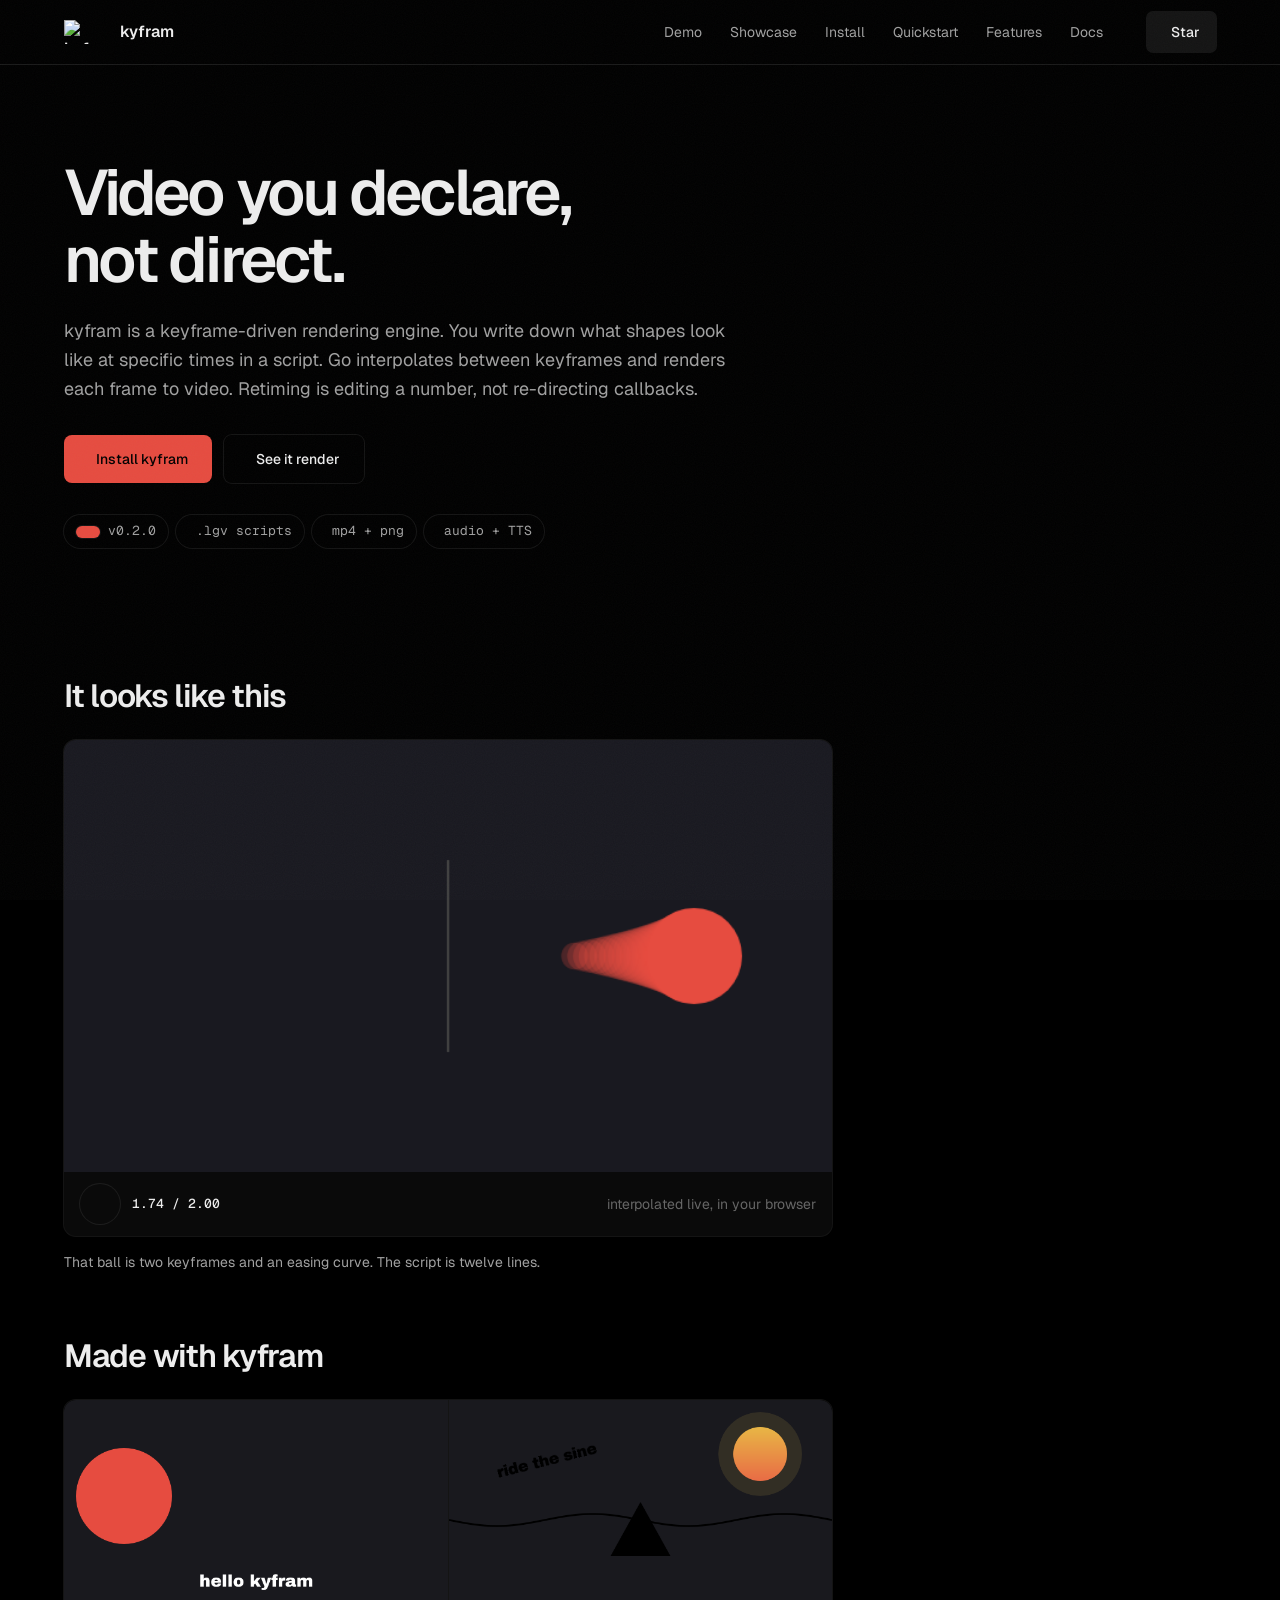
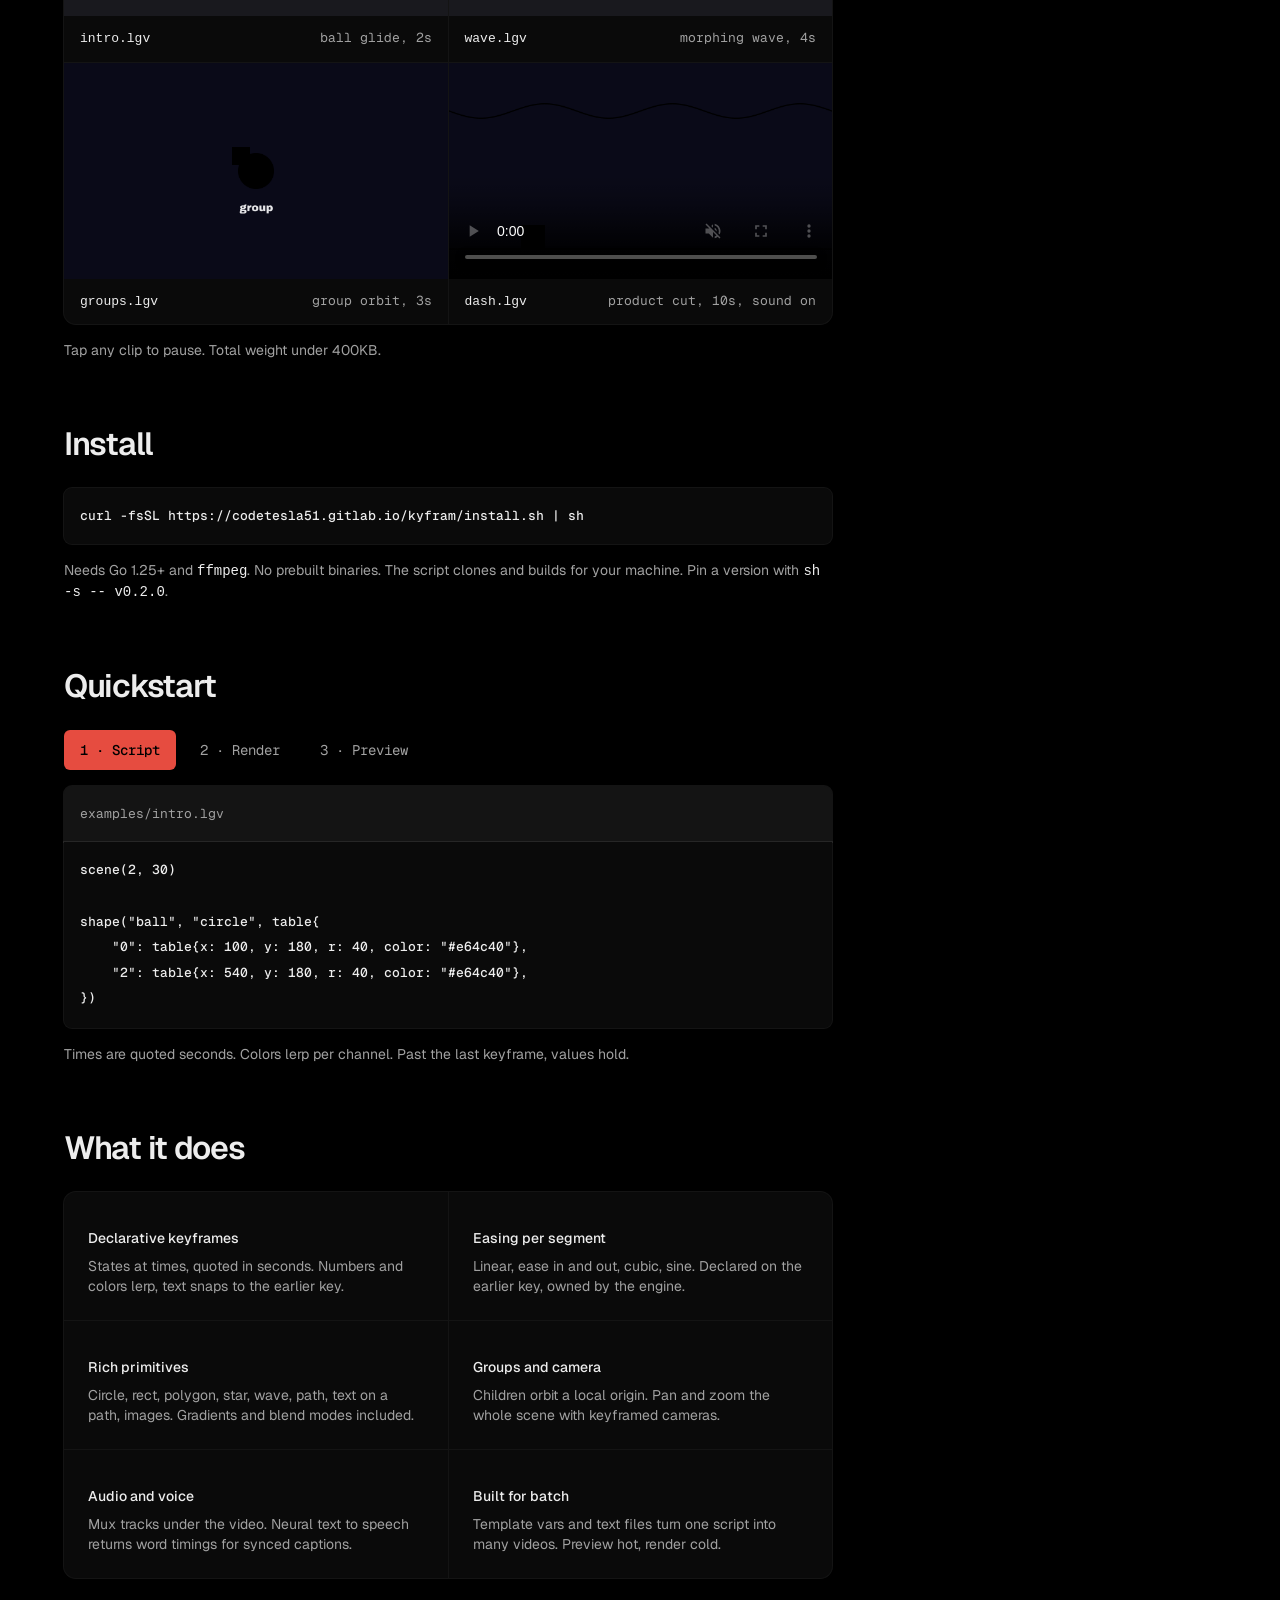
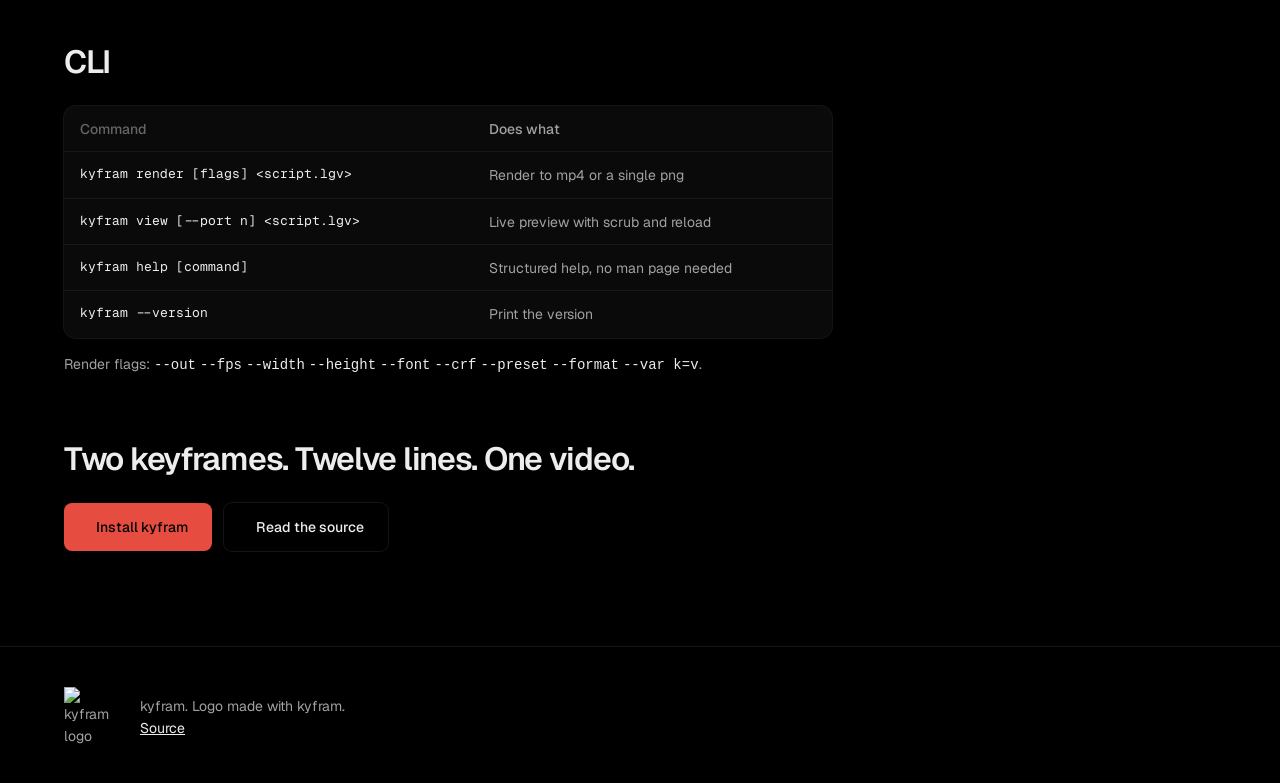
==== commit d36a2a4e: "site: multi-page docs, video showcase" ====
--- a/site/index.html
+++ b/site/index.html
@@ -29,7 +29,7 @@
       <a href="#install">Install</a>
       <a href="#quickstart">Quickstart</a>
       <a href="#features">Features</a>
-      <a href="docs.html">Docs</a>
+      <a href="docs/">Docs</a>
     </nav>
     <a class="btn-star" href="https://github.com/codetesla51/kyfram">
       <i class="ph-fill ph-star" aria-hidden="true"></i>
--- a/site/style.css
+++ b/site/style.css
@@ -221,6 +221,34 @@
 
 .caption code { color: var(--text); }
 
+/* Docs sub-nav: scrolling mono rail, active goes solid. */
+.docs-nav {
+  display: flex;
+  gap: var(--sp-2x);
+  overflow-x: auto;
+  padding-bottom: var(--sp-2x);
+  margin-bottom: var(--sp-4x);
+}
+
+.docs-nav a {
+  flex: none;
+  font-family: "Geist Mono", ui-monospace, SFMono-Regular, monospace;
+  font-size: 13px;
+  font-weight: 400;
+  color: var(--muted);
+  text-decoration: none;
+  box-shadow: var(--edge);
+  border-radius: 9999px;
+  padding: 8px var(--sp-4x);
+  min-height: 40px;
+  display: inline-flex;
+  align-items: center;
+}
+
+.docs-nav a:hover { color: var(--text); box-shadow: var(--edge-strong); }
+
+.docs-nav a[aria-current="page"] { background: var(--accent); color: var(--accent-ink); font-weight: 500; box-shadow: none; }
+
 /* Demo stage: elevated card, bar divided by shadow. */
 .stage {
   background: var(--surface);
